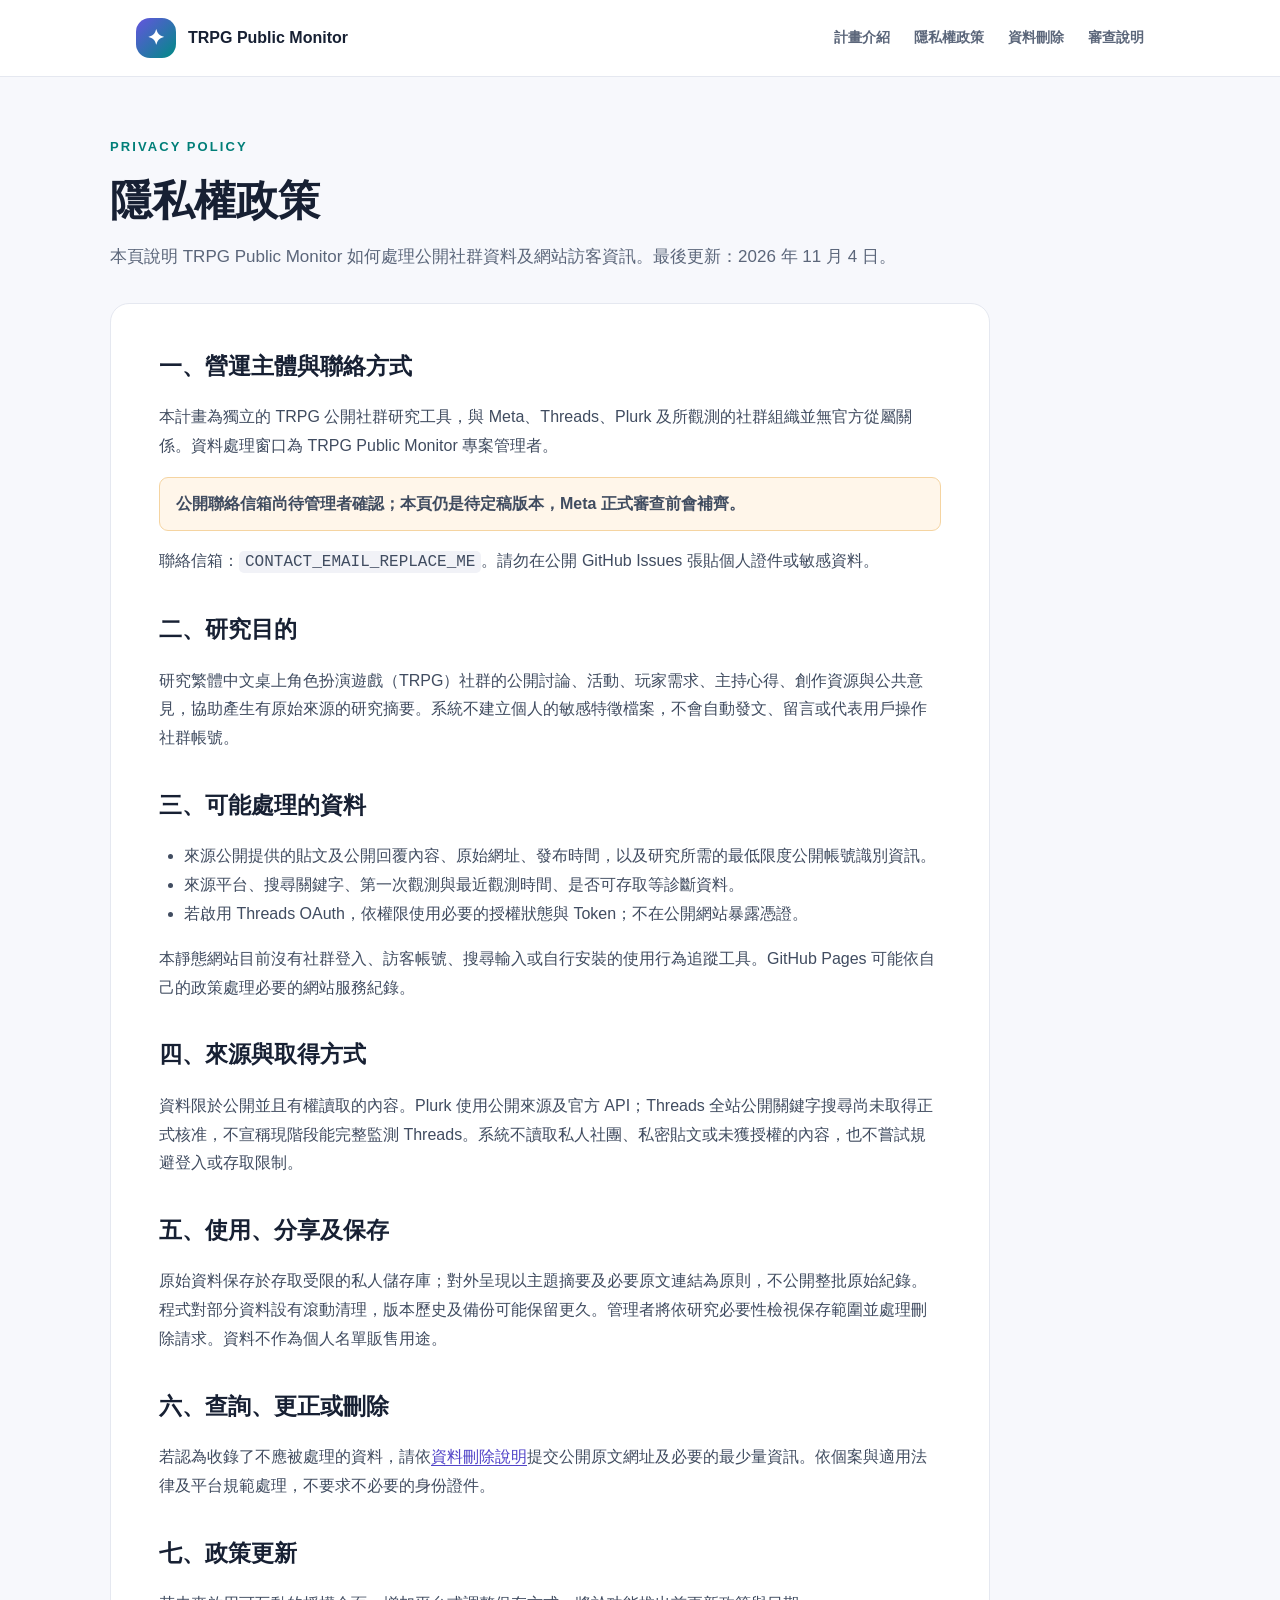
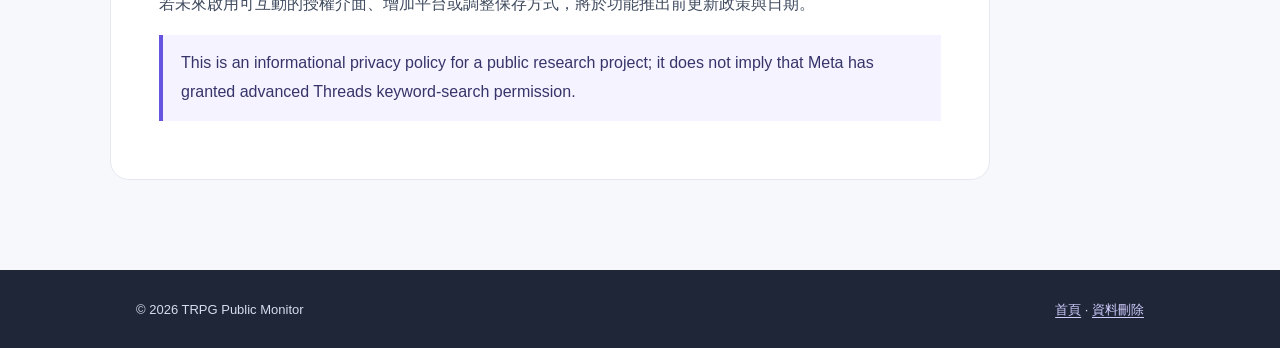
==== privacy.html @ 44b2e101 "site: add privacy.html" ====
<!doctype html><html lang="zh-Hant"><head><meta charset="utf-8"><meta name="viewport" content="width=device-width,initial-scale=1"><meta name="description" content="TRPG Public Monitor 隱私權政策與公開研究資料處理。"><title>隱私權政策｜TRPG Public Monitor</title><link rel="stylesheet" href="styles.css"></head><body>
<header class="nav-wrap"><nav class="shell nav"><a class="brand" href="index.html"><span class="brand-mark">✦</span>TRPG Public Monitor</a><div class="nav-links"><a href="index.html">計畫介紹</a><a href="privacy.html" aria-current="page">隱私權政策</a><a href="deletion.html">資料刪除</a><a href="review.html">審查說明</a></div></nav></header>
<main class="shell page"><p class="eyebrow">PRIVACY POLICY</p><h1>隱私權政策</h1><p class="intro">本頁說明 TRPG Public Monitor 如何處理公開社群資料及網站訪客資訊。最後更新：2026 年 11 月 4 日。</p><article class="article">
<h2>一、營運主體與聯絡方式</h2><p>本計畫為獨立的 TRPG 公開社群研究工具，與 Meta、Threads、Plurk 及所觀測的社群組織並無官方從屬關係。資料處理窗口為 TRPG Public Monitor 專案管理者。</p><p class="contact-warning">公開聯絡信箱尚待管理者確認；本頁仍是待定稿版本，Meta 正式審查前會補齊。</p><p>聯絡信箱：<code>CONTACT_EMAIL_REPLACE_ME</code>。請勿在公開 GitHub Issues 張貼個人證件或敏感資料。</p>
<h2>二、研究目的</h2><p>研究繁體中文桌上角色扮演遊戲（TRPG）社群的公開討論、活動、玩家需求、主持心得、創作資源與公共意見，協助產生有原始來源的研究摘要。系統不建立個人的敏感特徵檔案，不會自動發文、留言或代表用戶操作社群帳號。</p>
<h2>三、可能處理的資料</h2><ul><li>來源公開提供的貼文及公開回覆內容、原始網址、發布時間，以及研究所需的最低限度公開帳號識別資訊。</li><li>來源平台、搜尋關鍵字、第一次觀測與最近觀測時間、是否可存取等診斷資料。</li><li>若啟用 Threads OAuth，依權限使用必要的授權狀態與 Token；不在公開網站暴露憑證。</li></ul><p>本靜態網站目前沒有社群登入、訪客帳號、搜尋輸入或自行安裝的使用行為追蹤工具。GitHub Pages 可能依自己的政策處理必要的網站服務紀錄。</p>
<h2>四、來源與取得方式</h2><p>資料限於公開並且有權讀取的內容。Plurk 使用公開來源及官方 API；Threads 全站公開關鍵字搜尋尚未取得正式核准，不宣稱現階段能完整監測 Threads。系統不讀取私人社團、私密貼文或未獲授權的內容，也不嘗試規避登入或存取限制。</p>
<h2>五、使用、分享及保存</h2><p>原始資料保存於存取受限的私人儲存庫；對外呈現以主題摘要及必要原文連結為原則，不公開整批原始紀錄。程式對部分資料設有滾動清理，版本歷史及備份可能保留更久。管理者將依研究必要性檢視保存範圍並處理刪除請求。資料不作為個人名單販售用途。</p>
<h2>六、查詢、更正或刪除</h2><p>若認為收錄了不應被處理的資料，請依<a href="deletion.html">資料刪除說明</a>提交公開原文網址及必要的最少量資訊。依個案與適用法律及平台規範處理，不要求不必要的身份證件。</p>
<h2>七、政策更新</h2><p>若未來啟用可互動的授權介面、增加平台或調整保存方式，將於功能推出前更新政策與日期。</p><p class="note">This is an informational privacy policy for a public research project; it does not imply that Meta has granted advanced Threads keyword-search permission.</p>
</article></main><footer class="footer"><div class="shell footer-inner"><p>© 2026 TRPG Public Monitor</p><p><a href="index.html">首頁</a> · <a href="deletion.html">資料刪除</a></p></div></footer></body></html>
---- styles.css ----
:root{--bg:#f7f8fc;--surface:#fff;--ink:#172033;--muted:#5b667a;--accent:#6554df;--teal:#007e78;--line:#e5e8f0;--soft:#efecff}*{box-sizing:border-box}html{scroll-behavior:smooth}body{margin:0;font-family:Inter,-apple-system,BlinkMacSystemFont,"Noto Sans TC","Microsoft JhengHei",sans-serif;background:var(--bg);color:var(--ink);line-height:1.8}a{color:#5144c8;text-underline-offset:3px}a:hover{color:#2e2784}.shell{max-width:1060px;margin:auto;padding:0 26px}.nav-wrap{background:#fffffffa;border-bottom:1px solid var(--line);position:sticky;top:0;z-index:10}.nav{display:flex;align-items:center;justify-content:space-between;gap:18px;min-height:76px}.brand{display:inline-flex;align-items:center;gap:12px;text-decoration:none;color:var(--ink);font-weight:800}.brand-mark{display:grid;place-items:center;width:40px;height:40px;border-radius:14px;background:linear-gradient(135deg,#6554df,#008b85);color:#fff;font-size:21px}.nav-links{display:flex;gap:24px;flex-wrap:wrap}.nav-links a{color:var(--muted);font-size:14px;text-decoration:none;font-weight:650}.hero{padding:86px 0 65px;position:relative;overflow:hidden}.hero:before{content:"";position:absolute;right:-70px;top:-100px;width:390px;height:390px;border:65px solid #e9e6ff;border-radius:50%;opacity:.6;pointer-events:none}.eyebrow{color:var(--teal);font-size:13px;font-weight:800;letter-spacing:.16em;margin:0 0 16px}.hero h1{font-size:clamp(39px,6vw,66px);line-height:1.16;letter-spacing:-.055em;margin:0 0 20px;max-width:850px}.hero h1 em{font-style:normal;color:var(--accent)}.lead{font-size:19px;color:var(--muted);max-width:760px;margin:0 0 26px}.pill{display:inline-block;background:var(--soft);color:#493bb5;border-radius:100px;padding:7px 14px;font-size:12px;font-weight:750}.cta-row{display:flex;gap:12px;flex-wrap:wrap;margin-top:26px}.btn{display:inline-block;background:var(--accent);color:#fff;text-decoration:none;border-radius:12px;padding:11px 20px;font-weight:750}.btn.alt{background:#fff;color:var(--accent);border:1px solid #dcd8fb}.section{padding:35px 0 55px}.section h2{font-size:30px;line-height:1.35;margin:0 0 12px}.section-sub{color:var(--muted);margin:0 0 27px;max-width:780px}.grid{display:grid;grid-template-columns:repeat(3,minmax(0,1fr));gap:18px}.card{background:var(--surface);border:1px solid var(--line);border-radius:19px;padding:27px;box-shadow:0 9px 30px #212a5a09}.card h3{font-size:18px;margin:12px 0 8px}.card p{color:var(--muted);font-size:14px;margin:0}.card .tag{font-size:12px;color:var(--teal);font-weight:800}.notice{background:#fffdf2;border:1px solid #f3e3a9;border-radius:17px;padding:20px 24px;margin:20px 0;color:#604d24}.status{border-collapse:collapse;width:100%;background:#fff;border-radius:16px;overflow:hidden;border:1px solid var(--line)}.status th,.status td{text-align:left;padding:16px;border-bottom:1px solid var(--line);font-size:14px;vertical-align:top}.status th{background:#f0f2f9}.status tr:last-child td{border:0}.state{display:inline-block;background:#e9f6f2;color:#076c62;border-radius:6px;padding:2px 9px;font-size:12px;font-weight:750}.state.wait{background:#fff4d7;color:#8d5e14}.page{padding:58px 0 90px}.page h1{font-size:42px;margin:8px 0 13px;line-height:1.3}.page .intro{font-size:17px;color:var(--muted);max-width:810px;margin:0 0 30px}.article{max-width:880px;background:#fff;padding:42px 48px;border:1px solid var(--line);border-radius:19px}.article h2{font-size:23px;margin:32px 0 9px}.article h2:first-child{margin-top:0}.article p,.article li{color:#404c60}.article ul,.article ol{padding-left:25px}.article .note{background:#f4f3ff;border-left:4px solid var(--accent);padding:14px 18px;color:#37346a}.contact-warning{background:#fff6ea;color:#995b08;border:1px solid #f5d4a1;border-radius:9px;padding:12px 16px;font-weight:700}.footer{background:#1e2638;color:#d5ddec;padding:28px 0}.footer p{margin:0;font-size:13px}.footer a{color:#d3cdff}.footer-inner{display:flex;justify-content:space-between;gap:12px;flex-wrap:wrap}code{font-family:Consolas,monospace;background:#f1f2f7;padding:2px 6px;border-radius:5px;overflow-wrap:anywhere}@media(max-width:760px){.nav{align-items:flex-start;flex-direction:column;padding:13px 0;gap:6px}.nav-links{gap:14px}.hero{padding:62px 0 45px}.grid{grid-template-columns:1fr}.article{padding:23px}.status th,.status td{padding:10px;font-size:13px}.hero:before{opacity:.3}}
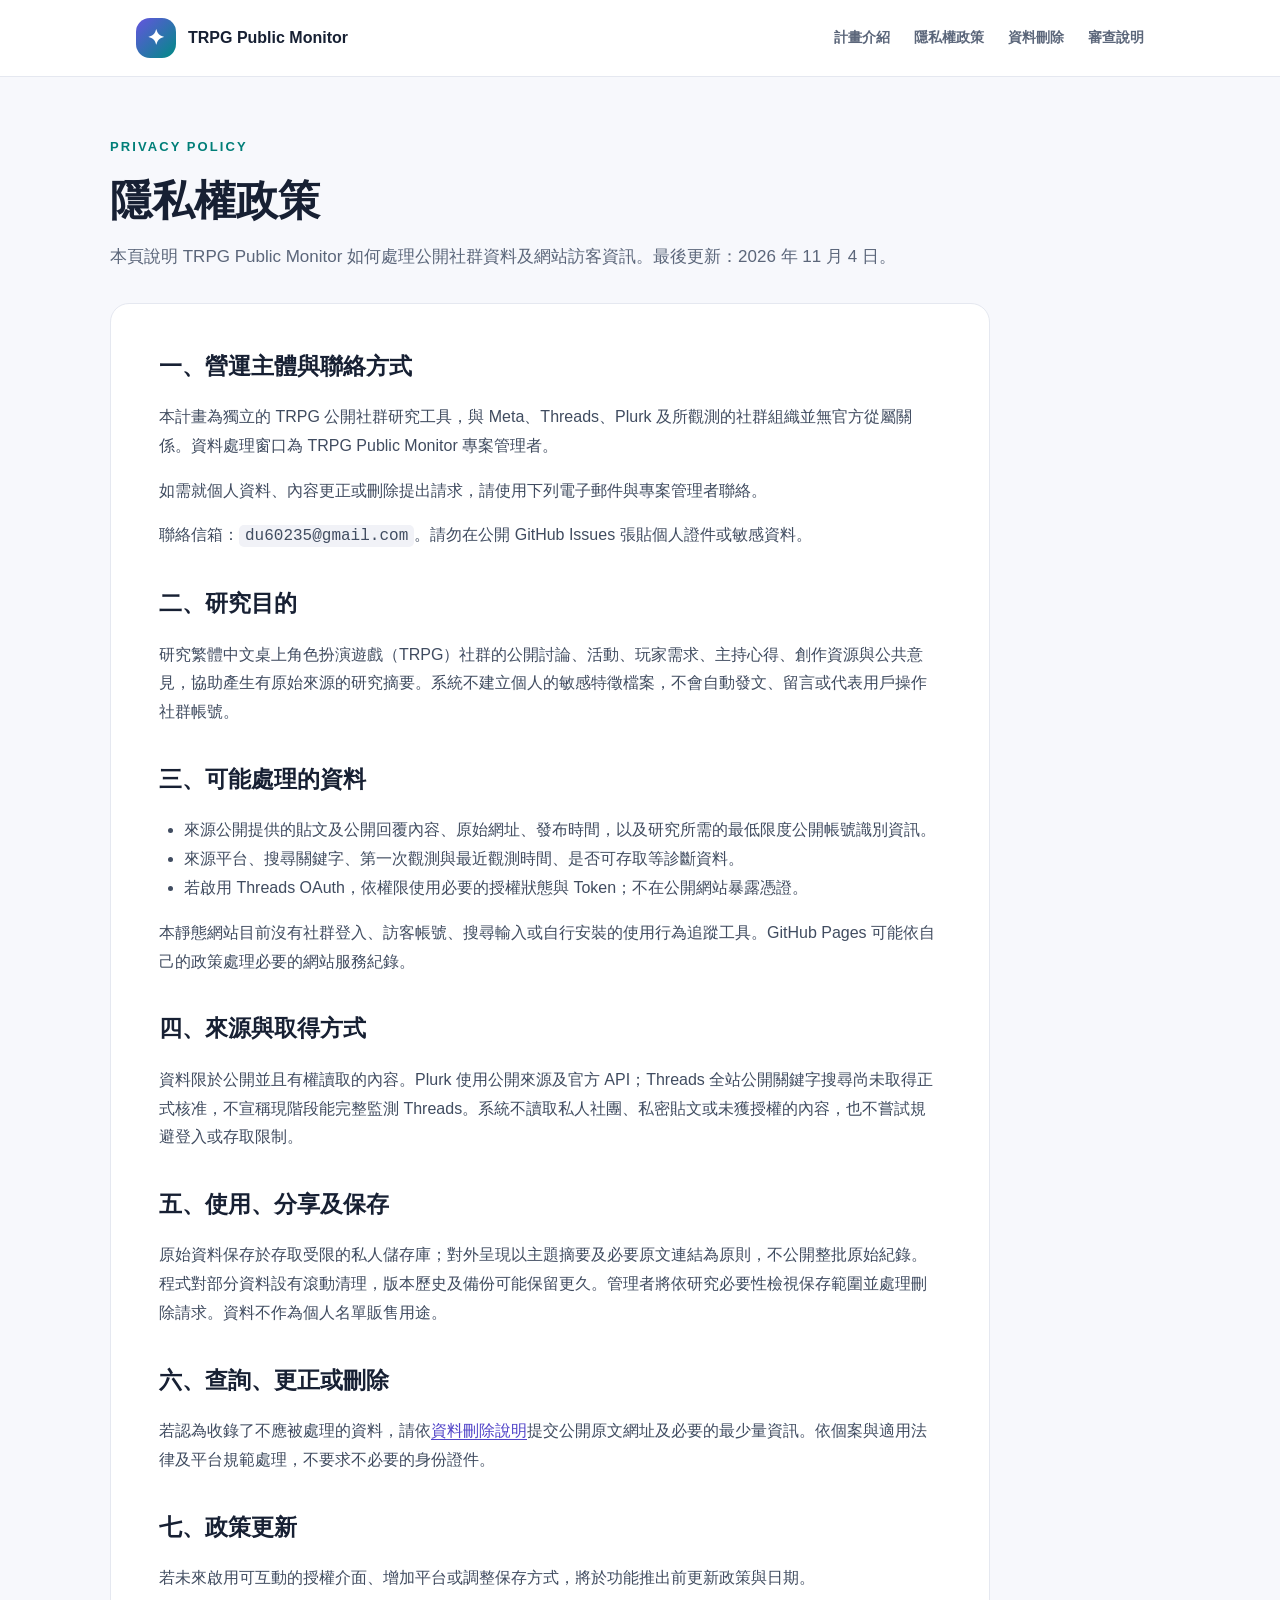
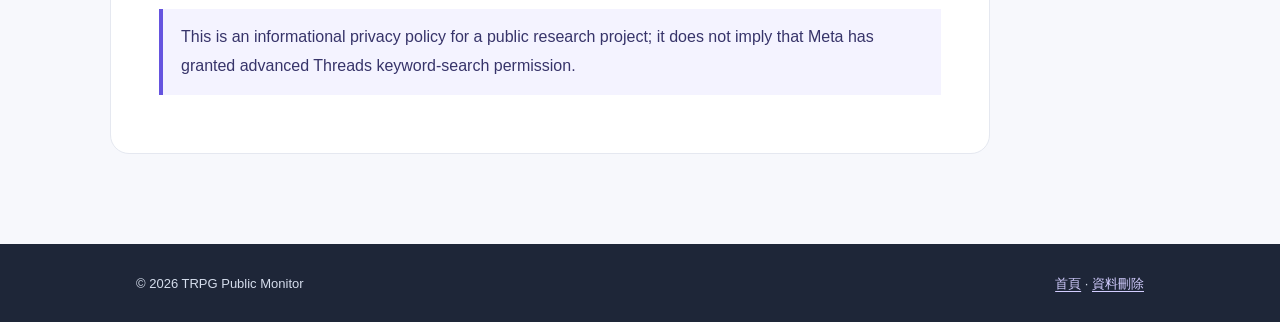
==== commit 44b5f42c: "site: publish approved project contact email" ====
--- a/privacy.html
+++ b/privacy.html
@@ -1,7 +1,7 @@
 <!doctype html><html lang="zh-Hant"><head><meta charset="utf-8"><meta name="viewport" content="width=device-width,initial-scale=1"><meta name="description" content="TRPG Public Monitor 隱私權政策與公開研究資料處理。"><title>隱私權政策｜TRPG Public Monitor</title><link rel="stylesheet" href="styles.css"></head><body>
 <header class="nav-wrap"><nav class="shell nav"><a class="brand" href="index.html"><span class="brand-mark">✦</span>TRPG Public Monitor</a><div class="nav-links"><a href="index.html">計畫介紹</a><a href="privacy.html" aria-current="page">隱私權政策</a><a href="deletion.html">資料刪除</a><a href="review.html">審查說明</a></div></nav></header>
 <main class="shell page"><p class="eyebrow">PRIVACY POLICY</p><h1>隱私權政策</h1><p class="intro">本頁說明 TRPG Public Monitor 如何處理公開社群資料及網站訪客資訊。最後更新：2026 年 11 月 4 日。</p><article class="article">
-<h2>一、營運主體與聯絡方式</h2><p>本計畫為獨立的 TRPG 公開社群研究工具，與 Meta、Threads、Plurk 及所觀測的社群組織並無官方從屬關係。資料處理窗口為 TRPG Public Monitor 專案管理者。</p><p class="contact-warning">公開聯絡信箱尚待管理者確認；本頁仍是待定稿版本，Meta 正式審查前會補齊。</p><p>聯絡信箱：<code>CONTACT_EMAIL_REPLACE_ME</code>。請勿在公開 GitHub Issues 張貼個人證件或敏感資料。</p>
+<h2>一、營運主體與聯絡方式</h2><p>本計畫為獨立的 TRPG 公開社群研究工具，與 Meta、Threads、Plurk 及所觀測的社群組織並無官方從屬關係。資料處理窗口為 TRPG Public Monitor 專案管理者。</p><p>如需就個人資料、內容更正或刪除提出請求，請使用下列電子郵件與專案管理者聯絡。</p><p>聯絡信箱：<code>du60235@gmail.com</code>。請勿在公開 GitHub Issues 張貼個人證件或敏感資料。</p>
 <h2>二、研究目的</h2><p>研究繁體中文桌上角色扮演遊戲（TRPG）社群的公開討論、活動、玩家需求、主持心得、創作資源與公共意見，協助產生有原始來源的研究摘要。系統不建立個人的敏感特徵檔案，不會自動發文、留言或代表用戶操作社群帳號。</p>
 <h2>三、可能處理的資料</h2><ul><li>來源公開提供的貼文及公開回覆內容、原始網址、發布時間，以及研究所需的最低限度公開帳號識別資訊。</li><li>來源平台、搜尋關鍵字、第一次觀測與最近觀測時間、是否可存取等診斷資料。</li><li>若啟用 Threads OAuth，依權限使用必要的授權狀態與 Token；不在公開網站暴露憑證。</li></ul><p>本靜態網站目前沒有社群登入、訪客帳號、搜尋輸入或自行安裝的使用行為追蹤工具。GitHub Pages 可能依自己的政策處理必要的網站服務紀錄。</p>
 <h2>四、來源與取得方式</h2><p>資料限於公開並且有權讀取的內容。Plurk 使用公開來源及官方 API；Threads 全站公開關鍵字搜尋尚未取得正式核准，不宣稱現階段能完整監測 Threads。系統不讀取私人社團、私密貼文或未獲授權的內容，也不嘗試規避登入或存取限制。</p>
